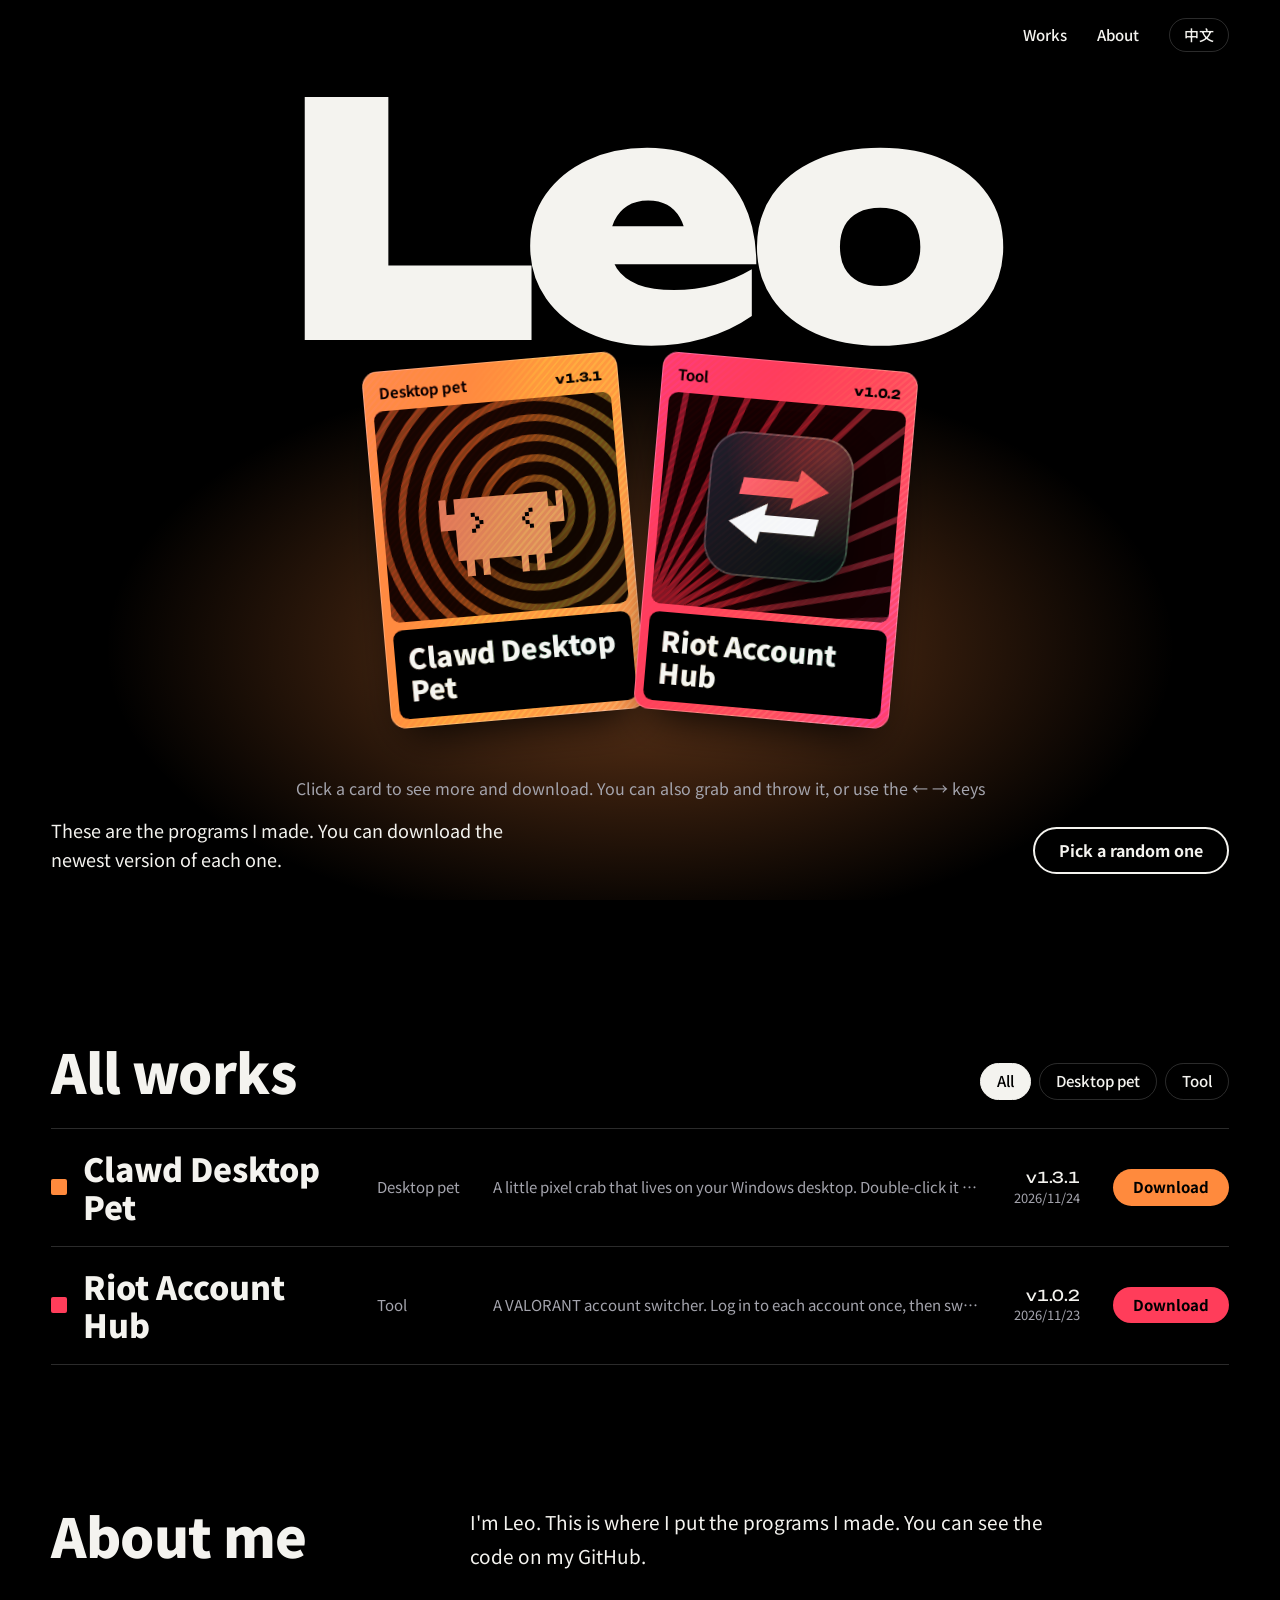
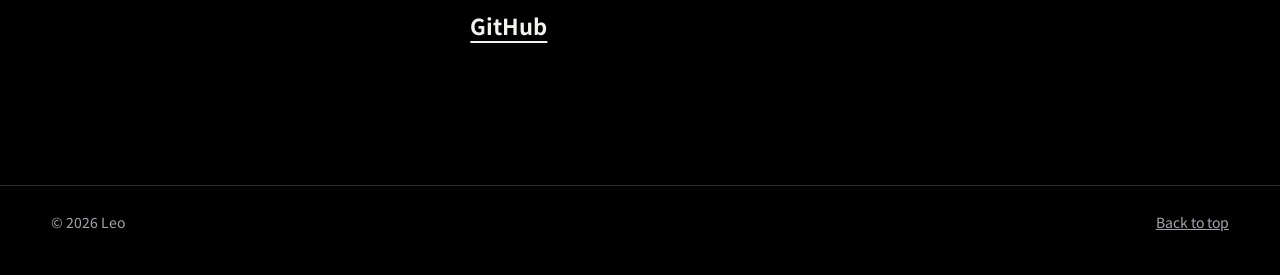
==== index.html @ 9aa987ab "Personal homepage: works shown as cards, with download pages - Home page: a hand of cards, one per w" ====
<!doctype html>
<html lang="zh-Hant">
<head>
  <meta charset="utf-8">
  <meta name="viewport" content="width=device-width, initial-scale=1">
  <title>作品集</title>
  <meta name="description" content="個人作品集：每個作品的介紹和最新版下載。">
  <link rel="preconnect" href="https://fonts.googleapis.com">
  <link rel="preconnect" href="https://fonts.gstatic.com" crossorigin>
  <link href="https://fonts.googleapis.com/css2?family=Noto+Sans+TC:wght@400..900&family=Unbounded:wght@200..900&display=swap" rel="stylesheet">
  <link rel="stylesheet" href="css/style.css">
  <script src="data.js" defer blocking="render"></script>
  <script src="js/site.js" defer blocking="render"></script>
</head>
<body data-page="home">

  <p class="demo" id="demo" hidden></p>

  <header class="hero" id="top">
    <nav class="top">
      <span></span>
      <div class="top__links">
        <a href="#works" data-t="navWorks">作品</a>
        <a href="#about" data-t="navAbout">關於</a>
        <button class="lang" id="lang" type="button">English</button>
      </div>
    </nav>

    <h1 class="hero__name" id="name"></h1>

    <div class="hand" id="hand"></div>

    <p class="hero__cap" id="cap"></p>

    <div class="hero__foot">
      <p class="hero__intro" id="intro"></p>
      <button class="draw" id="draw" type="button" data-t="draw">隨機抽一張</button>
    </div>
  </header>

  <main>
    <section class="index" id="works">
      <div class="index__head">
        <h2 data-t="allWorks">全部作品</h2>
        <div class="chips" id="chips"></div>
      </div>
      <ul class="rows" id="rows"></ul>
    </section>

    <section class="about" id="about">
      <h2 data-t="aboutMe">關於我</h2>
      <div class="about__text" id="aboutText"></div>
    </section>
  </main>

  <footer class="foot" id="foot"></footer>

  <noscript><p class="none">這個網站需要開啟 JavaScript 才看得到內容。</p></noscript>
</body>
</html>
---- css/style.css ----
/* ============================================================
   整個網站的外觀。平常不用改這個檔案。
   想換顏色的話，改 data.js 裡每個作品的 color 就好。
   ============================================================ */

@property --c    { syntax: "<color>"; inherits: true; initial-value: #ffffff; }
@property --flip { syntax: "<angle>"; inherits: true; initial-value: 0deg; }

*, *::before, *::after { box-sizing: border-box; }
[hidden] { display: none !important; }

:root {
  --bg: #000000;
  --ink: #f4f3ef;
  --dim: #a4a4ad;
  --line: rgb(255 255 255 / .17);
  --c: #ffffff;
  --on-c: #000000;
  --display: "Unbounded", "Noto Sans TC", "PingFang TC", "Microsoft JhengHei", sans-serif;
  --text: "Noto Sans TC", "PingFang TC", "Microsoft JhengHei", system-ui, sans-serif;
  --gutter: clamp(16px, 4vw, 56px);
  --ease: cubic-bezier(.2, .8, .2, 1);
  color-scheme: dark;
}

html { -webkit-text-size-adjust: 100%; scroll-behavior: smooth; }

body {
  margin: 0;
  background: var(--bg);
  color: var(--ink);
  font: 400 17px/1.75 var(--text);
  overflow-x: clip;
  -webkit-font-smoothing: antialiased;
}

h1, h2, p, ul, ol { margin: 0; }
a { color: inherit; }
button { font: inherit; }
img { max-width: 100%; }

:focus-visible { outline: 3px solid var(--ink); outline-offset: 4px; border-radius: 6px; }

.num { font-family: var(--display); font-variant-numeric: tabular-nums; letter-spacing: -.02em; }
.sr  { position: absolute; width: 1px; height: 1px; overflow: hidden; clip-path: inset(50%); white-space: nowrap; }

main h2 {
  font-size: clamp(30px, 4.2vw, 56px);
  font-weight: 900;
  line-height: 1.1;
  letter-spacing: -.01em;
}

/* ---------- 範例資料提示 ---------- */

.demo {
  background: var(--ink);
  color: #000;
  font-size: 14px;
  font-weight: 500;
  line-height: 1.5;
  text-align: center;
  padding: 7px var(--gutter);
}

/* ---------- 最上面的選單 ---------- */

.top {
  display: flex;
  justify-content: space-between;
  align-items: center;
  gap: 16px;
  padding: 18px 0;
  font-size: 15px;
  font-weight: 500;
}
.top--bar { padding-inline: var(--gutter); }
.top__links { display: flex; align-items: center; gap: clamp(14px, 2.4vw, 30px); }
.top a { text-decoration: none; }
.top a:hover {
  text-decoration: underline;
  text-decoration-thickness: 2px;
  text-underline-offset: 6px;
  text-decoration-color: var(--c);
}
.top__home { font: 700 18px/1 var(--display); letter-spacing: -.03em; }

.lang {
  color: inherit;
  background: none;
  border: 1.5px solid var(--line);
  border-radius: 999px;
  padding: 3px 14px;
  cursor: pointer;
}
.lang:hover { border-color: var(--ink); }

/* ---------- 首頁第一個畫面 ---------- */

.hero {
  position: relative;
  z-index: 2;
  isolation: isolate;
  display: grid;
  grid-template-rows: auto auto 1fr auto auto;
  min-height: 100svh;
  padding: 0 var(--gutter) 26px;
  transition: --c .7s;
}
.hero::before,
.hero::after {
  content: "";
  position: absolute;
  inset: 0;
  z-index: -1;
  pointer-events: none;
}
/* 卡片下面那一灘光：顏色跟著選到的作品變 */
.hero::before {
  background: radial-gradient(58% 44% at 50% 72%, color-mix(in oklab, var(--c) 42%, transparent), transparent 72%);
}
/* 跟著游標走的光 */
.hero::after {
  background: radial-gradient(360px circle at var(--mx, 50%) var(--my, -500px), color-mix(in oklab, var(--c) 22%, transparent), transparent 70%);
}

.hero__name {
  font: 900 clamp(72px, 24vw, 330px)/.84 var(--display);
  letter-spacing: -.05em;
  text-align: center;
  white-space: nowrap;
  margin-top: .04em;
  user-select: none;
  -webkit-user-select: none;
}
.hero__chars { display: inline-block; }
.ch { display: inline-block; transition: font-weight .35s ease-out; }

.hero__cap {
  min-height: 1.75em;
  margin-top: 2px;
  text-align: center;
  font-size: 16px;
  color: var(--dim);
}
.hero__cap b { margin-right: .7em; font-weight: 900; color: var(--c); }

.hero__foot {
  display: flex;
  justify-content: space-between;
  align-items: end;
  gap: 24px;
  margin-top: 14px;
}
.hero__intro { max-width: 26em; font-size: 18px; line-height: 1.6; }

.draw {
  flex: none;
  color: var(--ink);
  background: none;
  border: 2px solid var(--ink);
  border-radius: 999px;
  padding: 11px 24px;
  font-size: 16px;
  font-weight: 700;
  line-height: 1.3;
  cursor: pointer;
  transition: background-color .2s, color .2s;
}
.draw:hover { background: var(--ink); color: #000; }
.draw:disabled { opacity: .45; cursor: default; }

/* ---------- 卡片 ---------- */

.card {
  position: relative;
  isolation: isolate;
  display: grid;
  grid-template-rows: auto 1fr auto;
  gap: .7em;
  width: var(--w, 220px);
  aspect-ratio: 5 / 7;
  padding: .8em;
  font-size: calc(var(--w, 220px) / 22);
  line-height: 1.2;
  text-align: left;
  background: var(--c);
  color: var(--on-c);
  border-radius: 1.3em;
  overflow: hidden;
  box-shadow: 0 2em 3.4em -1.4em rgb(0 0 0 / .9), inset 0 0 0 1px rgb(255 255 255 / .22);
}

.card__top {
  display: flex;
  justify-content: space-between;
  align-items: baseline;
  gap: 1em;
  padding: .15em .45em 0;
  font-size: 1.3em;
  font-weight: 700;
}
.card__top .num { font-size: .82em; font-weight: 700; }

.card__art {
  position: relative;
  min-height: 0;
  overflow: hidden;
  border-radius: .8em;
  background: color-mix(in oklab, var(--c) 18%, #000);
}
.card__art svg,
.card__art img {
  position: absolute;
  inset: 0;
  width: 100%;
  height: 100%;
  max-width: none;
  object-fit: cover;
}
.card__art svg { color: color-mix(in oklab, var(--c) 55%, #000); }
/* 作品自己的圖示，放在卡片中間 */
.card__art .card__icon {
  inset: 15%;
  width: 70%;
  height: 70%;
  object-fit: contain;
  filter: drop-shadow(0 .8em 1.2em rgb(0 0 0 / .55));
}
.is-pixel { image-rendering: pixelated; }
.card__glyph {
  position: absolute;
  right: -.02em;
  bottom: -.17em;
  font: 900 15em/1 var(--display);
  color: var(--c);
}

.card__body {
  padding: 1em 1.1em 1.15em;
  border-radius: .8em;
  background: #000;
  color: var(--ink);
}
.card__title { font-size: 2.1em; font-weight: 900; line-height: 1.15; }
.card__sum {
  display: -webkit-box;
  -webkit-box-orient: vertical;
  -webkit-line-clamp: 2;
  overflow: hidden;
  margin-top: .35em;
  font-size: 1.25em;
  line-height: 1.5;
  color: var(--dim);
}

/* 卡背：洗牌的時候看到的那一面 */
.card__back {
  position: absolute;
  inset: 0;
  z-index: 1;
  display: grid;
  place-items: center;
  border-radius: inherit;
  background:
    repeating-linear-gradient(45deg, rgb(255 255 255 / .13) 0 2px, transparent 2px 13px),
    repeating-linear-gradient(-45deg, rgb(255 255 255 / .13) 0 2px, transparent 2px 13px),
    #000;
  box-shadow: inset 0 0 0 .75em #000, inset 0 0 0 .9em var(--ink);
  opacity: 0;
  pointer-events: none;
}
.card__back span {
  padding: .06em .22em .1em;
  border-radius: .16em;
  background: #000;
  font: 900 10em/1 var(--display);
  color: var(--ink);
}

/* 反光：彩虹箔 + 一道亮光，位置跟著游標 */
.card__foil,
.card__glare {
  position: absolute;
  inset: 0;
  z-index: 2;
  border-radius: inherit;
  pointer-events: none;
  transition: opacity .3s;
}
.card__foil {
  background-image: repeating-linear-gradient(
    112deg,
    #ff2a6d 0%, #ffc531 7%, #37ff8b 14%, #2ee6ff 21%, #5b5bff 28%, #ff36d0 35%, #ff2a6d 42%
  );
  background-size: 280% 280%;
  background-position: calc(var(--px, 50) * 1%) calc(var(--py, 50) * 1%);
  -webkit-mask-image: repeating-linear-gradient(-45deg, #000 0 2px, rgb(0 0 0 / .45) 2px 5px);
          mask-image: repeating-linear-gradient(-45deg, #000 0 2px, rgb(0 0 0 / .45) 2px 5px);
  mix-blend-mode: color-dodge;
  filter: brightness(.62) contrast(1.35);
  opacity: calc(.3 + var(--active, 0) * .55);
}
.card__glare {
  background: radial-gradient(
    circle at calc(var(--px, 50) * 1%) calc(var(--py, 50) * 1%),
    rgb(255 255 255 / .85), rgb(255 255 255 / 0) 62%
  );
  mix-blend-mode: overlay;
  opacity: var(--active, 0);
}

/* 手牌裡的每一格。不管螢幕大小，卡片本身的動作都寫在這裡 */
.slot {
  display: block;
  width: var(--w);
  border-radius: calc(var(--w) * .06);
  color: inherit;
  text-decoration: none;
  user-select: none;
  -webkit-user-select: none;
  -webkit-tap-highlight-color: transparent;
}
.slot .card,
.solo .card {
  transform:
    translateY(calc(var(--active, 0) * var(--lift, 0px)))
    rotate(calc(var(--i, 0) * var(--angle, 0deg) * var(--active, 0) * -1))
    scale(calc(1 + var(--active, 0) * var(--grow, 0)))
    perspective(900px)
    rotateX(var(--rx, 0deg))
    rotateY(calc(var(--ry, 0deg) + var(--flip, 0deg)));
  transition: transform .45s var(--ease);
}
.slot:hover .card,
.solo:hover .card { transition-duration: .16s; }

/* 用鍵盤選到的時候，框框畫在卡片上（卡片會抬起來，框要跟著走） */
.slot:focus-visible { outline: none; }
.slot:focus-visible .card { outline: 3px solid var(--ink); outline-offset: 4px; }

.is-drag { cursor: grabbing; }
.is-drag .card,
.is-spring .card { transition: none; }
.hand.is-static .slot,
.hand.is-static .card { transition: none !important; }

/* 翻牌 */
@keyframes flip {
  0%     { --flip: 0deg;   animation-timing-function: ease-in; }
  50%    { --flip: 90deg; }
  50.01% { --flip: -90deg; animation-timing-function: ease-out; }
  100%   { --flip: 0deg; }
}
@keyframes back-on  { 0%, 50% { opacity: 0; } 50.01%, 100% { opacity: 1; } }
@keyframes back-off { 0%, 50% { opacity: 1; } 50.01%, 100% { opacity: 0; } }
@keyframes pop      { 50% { scale: 1.07; } }

.hand.is-gather .card,
.hand.is-reveal .card { transition: none; }
.hand.is-gather .card       { animation: flip .5s both; }
.hand.is-gather .card__back { animation: back-on .5s both; }
.hand.is-backs  .card__back { opacity: 1; }
.hand.is-reveal .card       { animation: flip .7s both; animation-delay: calc(var(--n) * 60ms); }
.hand.is-reveal .card__back { animation: back-off .7s both; animation-delay: calc(var(--n) * 60ms); }
.slot.is-pop .card          { animation: pop .5s var(--ease); }

/* 寬螢幕：卡片攤成一手牌 */
@media (min-width: 721px) {
  .hand {
    --w: clamp(170px, 16.5vw, 244px);
    position: relative;
    z-index: 1;
    align-self: end;
    height: calc(var(--w) * 1.4 + 100px);
    margin-top: calc(var(--w) * -.34);
  }
  .hand.is-few { --w: clamp(200px, 20vw, 290px); }
  .slot {
    --lift: -36px;
    --grow: .07;
    position: absolute;
    left: 50%;
    bottom: 56px;
    z-index: calc(10 + var(--n));
    margin-left: calc(var(--w) / -2);
    transform-origin: 50% 100%;
    transform:
      translate(
        calc(var(--i) * var(--spread, 0px) + var(--push, 0px) + var(--dx, 0px)),
        calc(var(--i) * var(--i) * var(--drop, 0px) + var(--dy, 0px))
      )
      rotate(calc(var(--i) * var(--angle, 0deg) + var(--dr, 0deg)));
    transition: transform .5s var(--ease);
    touch-action: pan-y;
    cursor: grab;
  }
  .slot:hover,
  .slot:focus-visible,
  .slot.is-picked,
  .slot.is-drag,
  .slot.is-spring { --active: 1; z-index: 100; }
  .slot.is-drag { z-index: 200; cursor: grabbing; }
  .slot.is-drag,
  .slot.is-spring { transition: none; }

  /* 進場：第一次是從畫面下面發牌，之後回首頁是從中間攤開 */
  .hand:not(.is-dealt) .slot { transform: translate(0, 90vh) rotate(0deg); }
  .hand.is-dealing .slot { transition-duration: .9s; transition-delay: calc(var(--n) * 80ms); }
  .hand.is-closed .slot { transform: translate(0, 0) rotate(0deg); }

  /* 點了一張卡：其他的掉下去，選到的飛到中間變大，然後換頁 */
  .hand.is-leaving .slot {
    transform: translate(calc(var(--i) * var(--spread, 0px) * 1.5), 110vh) rotate(calc(var(--i) * 16deg));
    transition: transform .5s cubic-bezier(.5, 0, .9, .45);
    pointer-events: none;
  }
  .hand.is-leaving .slot.is-chosen {
    --active: 1;
    --grow: .24;
    --lift: -30px;
    z-index: 300;
    transform: translate(0, 0) rotate(0deg);
    transition: transform .45s var(--ease);
  }

  /* 洗牌：全部疊到中間 */
  .hand.is-stack .slot {
    --active: 0;
    transform: translate(var(--jx, 0px), calc(var(--n) * -1.5px)) rotate(var(--jr, 0deg));
    transition-duration: .42s;
    pointer-events: none;
  }
  .hand.is-stack.is-backs .slot { transition-duration: .11s; }

  /* 手牌上的卡片比較小，只放名稱；一句話介紹會顯示在卡片下面 */
  .hand .card__sum { display: none; }
  .hand .card__title { font-size: 2.4em; }

  .demo:not([hidden]) + .hero { min-height: calc(100svh - 35px); }
}

/* 窄螢幕（手機）：卡片排成一排，左右滑 */
@media (max-width: 720px) {
  .hero { display: block; min-height: 0; padding-bottom: 34px; }
  .hand {
    --w: min(64vw, 300px);
    display: flex;
    gap: 14px;
    margin: 20px calc(var(--gutter) * -1) 0;
    padding: 14px calc(50vw - var(--w) / 2) 30px;
    overflow-x: auto;
    scroll-snap-type: x mandatory;
    scrollbar-width: none;
  }
  .hand::-webkit-scrollbar { display: none; }
  .slot { flex: none; scroll-snap-align: center; }
  .slot.is-center { --active: .85; }
  .hero__cap { min-height: 3.5em; }
  .hero__cap b { display: block; margin: 0; }
  .hero__foot { flex-direction: column; align-items: start; }
}

/* ---------- 全部作品（清單） ---------- */

.index { padding: clamp(72px, 11vw, 150px) var(--gutter) 0; }
.index__head {
  display: flex;
  flex-wrap: wrap;
  justify-content: space-between;
  align-items: end;
  gap: 16px 32px;
  margin-bottom: 28px;
}

.chips { display: flex; flex-wrap: wrap; gap: 8px; }
.chip {
  color: var(--ink);
  background: none;
  border: 1.5px solid var(--line);
  border-radius: 999px;
  padding: 6px 16px;
  font-size: 15px;
  font-weight: 500;
  line-height: 1.5;
  cursor: pointer;
}
.chip:hover { border-color: var(--ink); }
.chip[aria-pressed="true"] { background: var(--ink); border-color: var(--ink); color: #000; }

.rows {
  display: grid;
  grid-template-columns: minmax(0, 1.2fr) auto minmax(0, 2fr) auto auto;
  column-gap: clamp(16px, 2.6vw, 40px);
  padding: 0;
  list-style: none;
  border-top: 1px solid var(--line);
}
.row {
  position: relative;
  display: grid;
  grid-column: 1 / -1;
  grid-template-columns: subgrid;
  align-items: center;
  padding: 20px 0;
  border-bottom: 1px solid var(--line);
}
.row__link {
  display: flex;
  align-items: center;
  gap: .5em;
  font-size: clamp(22px, 2.5vw, 34px);
  font-weight: 900;
  line-height: 1.2;
  text-decoration: none;
  transition: color .15s;
}
.row__link::before {
  content: "";
  flex: none;
  width: .5em;
  height: .5em;
  border-radius: 2px;
  background: var(--c);
  transition: transform .25s var(--ease);
}
.row__link::after { content: ""; position: absolute; inset: 0; }
.row:hover .row__link { color: var(--c); }
.row:hover .row__link::before { transform: scale(1.5) rotate(45deg); }
.row__type,
.row__sum { font-size: 15px; color: var(--dim); }
.row__sum { overflow: hidden; white-space: nowrap; text-overflow: ellipsis; }
.row__ver { display: grid; justify-items: end; font-size: 15px; line-height: 1.35; }
.row__ver time { font-size: 13px; color: var(--dim); }
.row__dl {
  position: relative;
  z-index: 1;
  padding: 7px 20px;
  border-radius: 999px;
  background: var(--c);
  color: var(--on-c);
  font-size: 15px;
  font-weight: 700;
  line-height: 1.5;
  text-decoration: none;
  transition: transform .15s;
}
.row__dl:hover { transform: scale(1.07); }

@media (max-width: 720px) {
  .rows { display: block; }
  .row {
    grid-template-columns: minmax(0, 1fr) auto;
    grid-template-areas: "name dl" "sum sum" "type ver";
    gap: 6px 14px;
  }
  .row__link { grid-area: name; }
  .row__dl   { grid-area: dl; justify-self: end; }
  .row__sum  { grid-area: sum; white-space: normal; }
  .row__type { grid-area: type; }
  .row__ver  { grid-area: ver; justify-self: end; display: flex; align-items: baseline; gap: 10px; }
}

/* ---------- 關於我 ---------- */

.about {
  display: grid;
  grid-template-columns: minmax(0, 1fr) minmax(0, 2fr);
  gap: 24px 40px;
  padding: clamp(72px, 11vw, 150px) var(--gutter);
}
.about__text p { max-width: 32em; font-size: 19px; }
.about__text p + p { margin-top: 1em; }
.links {
  display: flex;
  flex-wrap: wrap;
  gap: 8px 30px;
  margin-top: 34px;
  padding: 0;
  list-style: none;
  font-size: 22px;
  font-weight: 700;
}
.links a { text-decoration-thickness: 2px; text-underline-offset: 6px; }
.links a:hover { text-decoration-color: transparent; }

@media (max-width: 720px) {
  .about { grid-template-columns: minmax(0, 1fr); }
}

/* ---------- 頁尾 ---------- */

.foot {
  display: flex;
  justify-content: space-between;
  gap: 16px;
  padding: 24px var(--gutter) 40px;
  border-top: 1px solid var(--line);
  font-size: 14px;
  color: var(--dim);
}

/* ---------- 作品頁：上半部 ---------- */

.work {
  position: relative;
  isolation: isolate;
  display: grid;
  grid-template-columns: auto minmax(0, 1fr);
  align-items: center;
  gap: clamp(32px, 6vw, 100px);
  padding: clamp(24px, 4vw, 60px) var(--gutter) clamp(56px, 7vw, 100px);
}
.work::before {
  content: "";
  position: absolute;
  inset: -80px 0 0;
  z-index: -1;
  pointer-events: none;
  background: radial-gradient(46% 62% at 20% 52%, color-mix(in oklab, var(--c) 40%, transparent), transparent 72%);
}
.work__card { --w: clamp(230px, 27vw, 380px); }

/* 進到作品頁：卡片落下來，文字跟著浮上來 */
@keyframes land { from { opacity: 0; transform: translateY(46px) scale(.9) rotate(-5deg); } }
@keyframes rise { from { opacity: 0; transform: translateY(20px); } }
.is-enter .work__card { animation: land .7s var(--ease) both; }
.is-enter .work__info { animation: rise .6s .14s var(--ease) both; }

.solo {
  position: relative;
  z-index: 2;
  width: var(--w);
  border-radius: calc(var(--w) * .06);
  transform: translate(var(--dx, 0px), var(--dy, 0px)) rotate(var(--dr, 0deg));
  touch-action: pan-y;
  cursor: grab;
  user-select: none;
  -webkit-user-select: none;
}
.solo:hover,
.solo.is-drag,
.solo.is-spring { --active: 1; }
.solo.is-drag { cursor: grabbing; }

.work__kind { margin-bottom: 8px; color: var(--dim); }
.work h1 {
  font-size: clamp(40px, 7vw, 104px);
  font-weight: 900;
  line-height: 1.06;
  letter-spacing: -.01em;
  text-wrap: balance;
}
.work__sum { max-width: 28em; margin-top: 18px; font-size: clamp(19px, 2vw, 24px); line-height: 1.6; }

.dl { display: flex; flex-wrap: wrap; align-items: center; gap: 12px 24px; margin-top: 36px; }
.dl__btn {
  display: inline-flex;
  align-items: baseline;
  gap: .5em;
  padding: 16px 36px;
  border-radius: 999px;
  background: var(--c);
  color: var(--on-c);
  font-size: 22px;
  font-weight: 900;
  line-height: 1.3;
  text-decoration: none;
  transition: transform .15s, box-shadow .25s;
}
.dl__btn .num { font-size: .8em; font-weight: 700; }
.dl__btn:hover { transform: translateY(-2px); box-shadow: 0 12px 44px -10px var(--c); }
.dl__btn:active { transform: translateY(1px); }
.dl__meta,
.dl__none { font-size: 15px; color: var(--dim); }
.dl__none { margin-top: 36px; }
.work__src { margin-top: 18px; font-size: 15px; }
.work__src a { color: var(--dim); text-underline-offset: 4px; }
.work__src a:hover { color: var(--ink); }

@media (max-width: 720px) {
  .work { grid-template-columns: minmax(0, 1fr); justify-items: start; }
  .work::before { background: radial-gradient(90% 40% at 40% 26%, color-mix(in oklab, var(--c) 40%, transparent), transparent 72%); }
  .work__card { --w: min(62vw, 280px); }
}

/* ---------- 作品頁：介紹、特色、安裝、更新紀錄 ---------- */

.blocks { margin: 0 var(--gutter); border-top: 1px solid var(--line); }
.block {
  display: grid;
  grid-template-columns: minmax(0, 1fr) minmax(0, 3fr);
  gap: 16px 40px;
  padding: clamp(32px, 4.5vw, 60px) 0;
  border-bottom: 1px solid var(--line);
}
.block h2 { font-size: clamp(22px, 2.3vw, 30px); line-height: 1.3; letter-spacing: 0; }
.block__body { max-width: 36em; }
.block__body--wide { max-width: none; }
.block__body p + p { margin-top: 1em; }

.feat,
.steps,
.vers { display: grid; padding: 0; list-style: none; }
.feat { gap: 10px; }
.feat li { position: relative; padding-left: 1.5em; }
.feat li::before {
  content: "";
  position: absolute;
  left: 0;
  top: .62em;
  width: .55em;
  height: .55em;
  border-radius: 2px;
  background: var(--c);
}

.steps { gap: 12px; counter-reset: step; }
.steps li { display: grid; grid-template-columns: 2.2em minmax(0, 1fr); counter-increment: step; }
.steps li::before { content: counter(step); font-family: var(--display); font-weight: 700; color: var(--c); }

.shots { display: grid; grid-template-columns: repeat(auto-fill, minmax(min(100%, 340px), 1fr)); gap: 12px; }
.shots a { display: block; border-radius: 10px; overflow: hidden; }
.shots img { display: block; width: 100%; }

.vers { gap: 30px; }
.ver__head { display: flex; flex-wrap: wrap; align-items: baseline; gap: 4px 16px; }
.ver__head .num { font-size: 22px; font-weight: 700; }
.ver__tag {
  padding: 0 11px;
  border-radius: 999px;
  background: var(--c);
  color: var(--on-c);
  font-size: 13px;
  font-weight: 700;
}
.ver__head time { font-size: 15px; color: var(--dim); }
.ver__dl { margin-left: auto; font-size: 15px; text-underline-offset: 4px; }
.ver__dl:hover { color: var(--c); }
.ver__notes { margin-top: 6px; padding-left: 1.2em; }

@media (max-width: 720px) {
  .block { grid-template-columns: minmax(0, 1fr); }
  .ver__dl { margin-left: 0; }
}

/* ---------- 作品頁：其他作品 ---------- */

.more { padding: clamp(56px, 8vw, 110px) 0 clamp(40px, 6vw, 80px); }
.more h2 { padding: 0 var(--gutter); }
.more__row {
  --w: 176px;
  display: flex;
  gap: 18px;
  padding: 34px var(--gutter) 30px;
  overflow-x: auto;
  scrollbar-width: thin;
}
.more__row a {
  flex: none;
  border-radius: calc(var(--w) * .06);
  text-decoration: none;
  transition: transform .3s var(--ease);
}
.more__row a:hover,
.more__row a:focus-visible { --active: 1; transform: translateY(-8px) rotate(-2deg); }
.more__row .card__sum { display: none; }
.more__row .card__title { font-size: 2.3em; }

/* ---------- 找不到 / 沒有資料 ---------- */

.none { padding: 16vh var(--gutter); }
.none h1 { margin-bottom: 14px; font-size: clamp(34px, 5vw, 64px); font-weight: 900; line-height: 1.15; }
.none p + p { margin-top: 14px; }
.hand .none { padding: 60px 0; text-align: center; color: var(--dim); }

/* ---------- 小提示（還沒放下載連結的時候） ---------- */

.toast {
  position: fixed;
  left: 50%;
  bottom: 28px;
  z-index: 50;
  max-width: calc(100vw - 32px);
  padding: 11px 22px;
  border-radius: 999px;
  background: var(--ink);
  color: #000;
  font-size: 15px;
  font-weight: 500;
  line-height: 1.5;
  opacity: 0;
  transform: translate(-50%, 16px);
  transition: opacity .25s, transform .25s var(--ease);
  pointer-events: none;
}
.toast.is-on { opacity: 1; transform: translate(-50%, 0); }

/* ---------- 不喜歡動畫的人：關掉大部分動作 ---------- */

@media (prefers-reduced-motion: reduce) {
  html { scroll-behavior: auto; }
  *, *::before, *::after {
    animation-duration: .01ms !important;
    animation-delay: 0s !important;
    transition-duration: .01ms !important;
    transition-delay: 0s !important;
  }
}
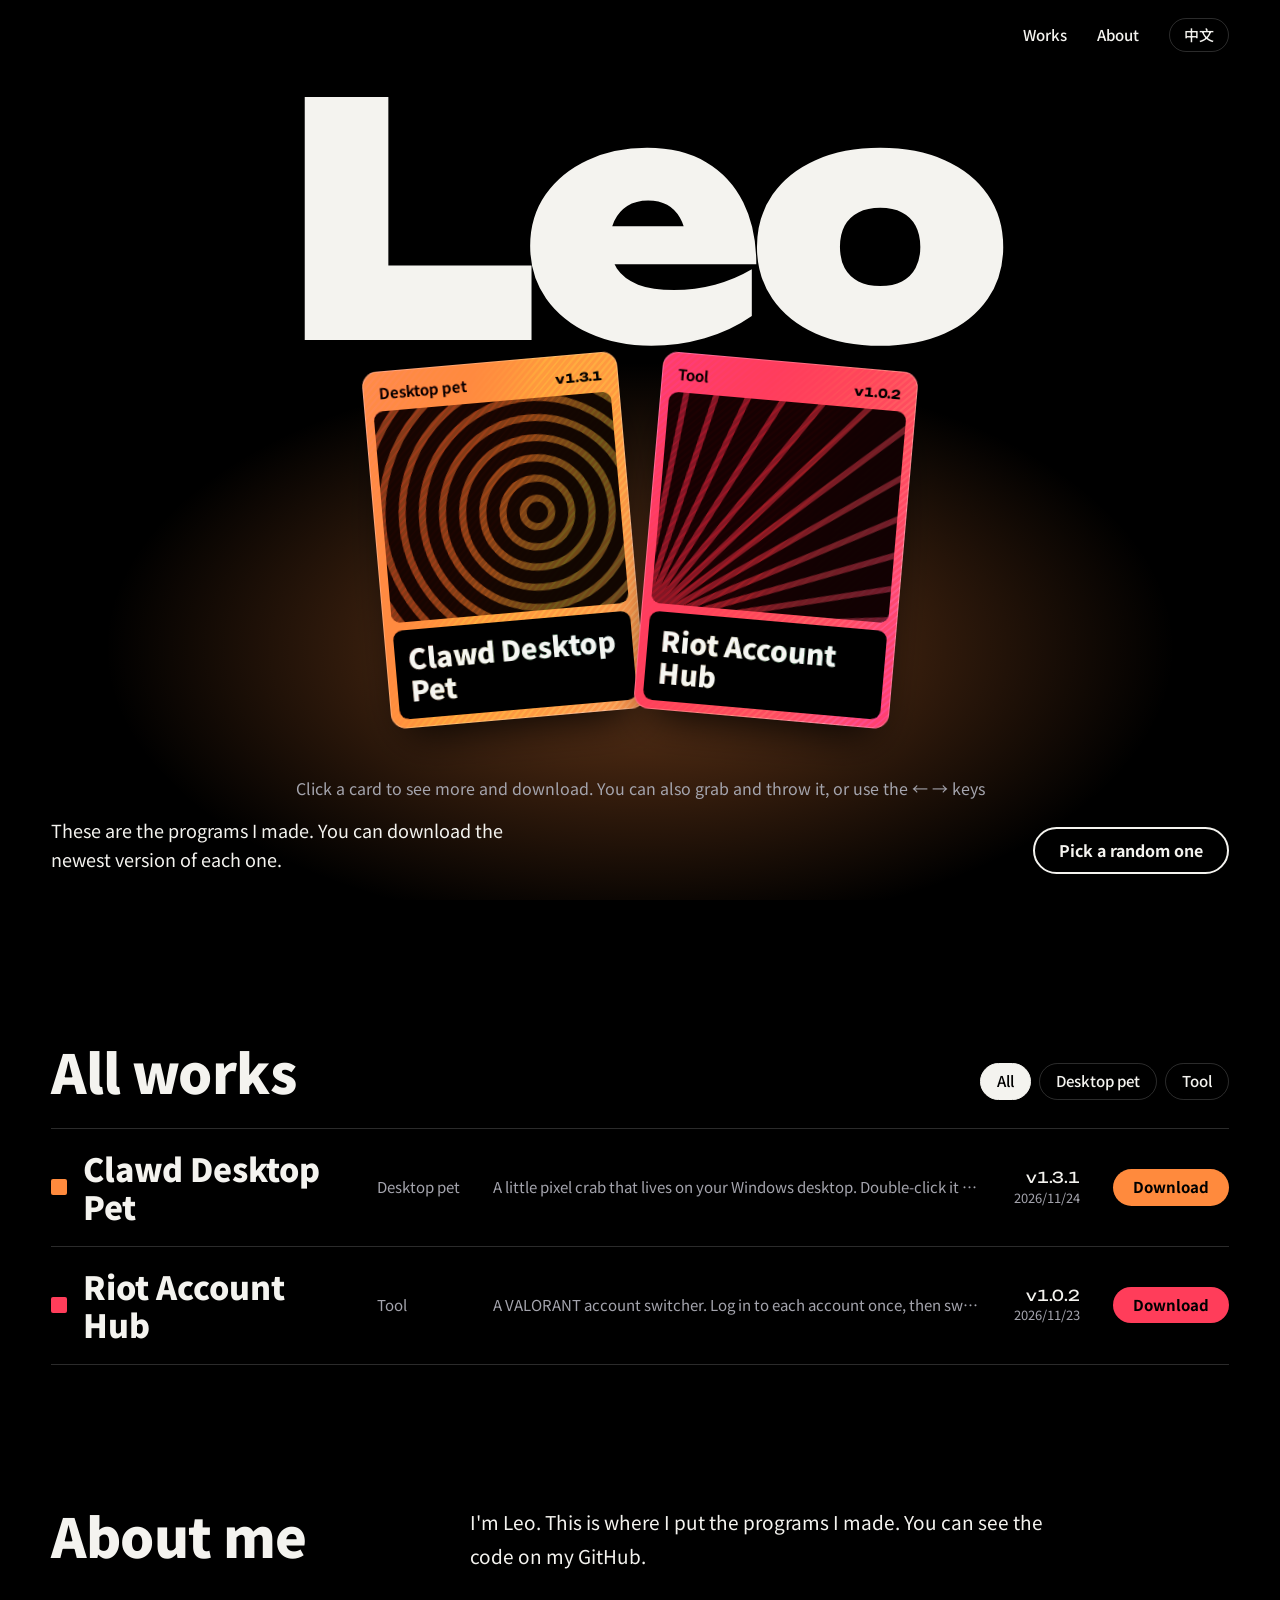
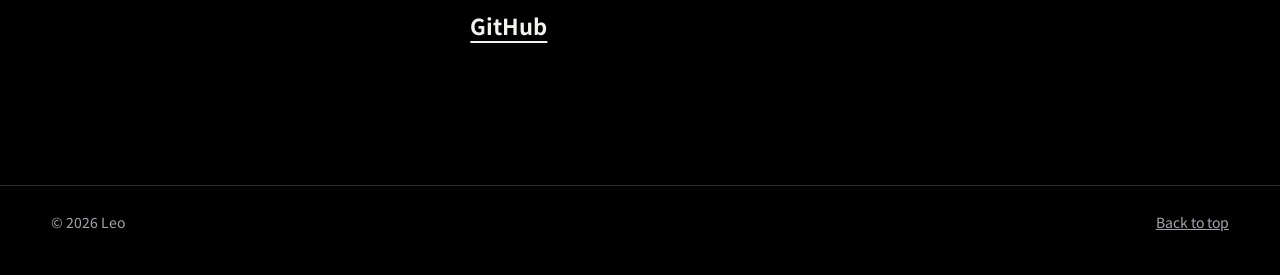
==== commit bc2c49d6: "Fix phone and tablet layout problems - Phone home page: show dots and a short hint under the cards i" ====
--- a/index.html
+++ b/index.html
@@ -8,9 +8,10 @@
   <link rel="preconnect" href="https://fonts.googleapis.com">
   <link rel="preconnect" href="https://fonts.gstatic.com" crossorigin>
   <link href="https://fonts.googleapis.com/css2?family=Noto+Sans+TC:wght@400..900&family=Unbounded:wght@200..900&display=swap" rel="stylesheet">
-  <link rel="stylesheet" href="css/style.css">
+  <!-- 後面的 ?v=數字：改了 style.css 或 site.js 之後把數字加 1，大家的瀏覽器才會馬上拿到新的檔案 -->
+  <link rel="stylesheet" href="css/style.css?v=2">
   <script src="data.js" defer blocking="render"></script>
-  <script src="js/site.js" defer blocking="render"></script>
+  <script src="js/site.js?v=2" defer blocking="render"></script>
 </head>
 <body data-page="home">
 
--- a/css/style.css
+++ b/css/style.css
@@ -93,7 +93,15 @@
   padding: 3px 14px;
   cursor: pointer;
 }
-.lang:hover { border-color: var(--ink); }
+@media (hover: hover) { .lang:hover { border-color: var(--ink); } }
+
+/* 手指比較好點：把可以點的範圍加大一圈，外觀不變 */
+.top a, .lang, .foot a, .ver__dl, .work__src a { position: relative; }
+.top a::after, .lang::after, .foot a::after, .ver__dl::after, .work__src a::after {
+  content: "";
+  position: absolute;
+  inset: -10px -6px;
+}
 
 /* ---------- 首頁第一個畫面 ---------- */
 
@@ -144,6 +152,17 @@
   color: var(--dim);
 }
 .hero__cap b { margin-right: .7em; font-weight: 900; color: var(--c); }
+
+/* 手機上的小圓點：每個作品一顆，現在看到的那顆會變長、變成它的顏色 */
+.dots { display: flex; justify-content: center; gap: 8px; margin-bottom: 10px; }
+.dots i {
+  width: 8px;
+  height: 8px;
+  border-radius: 99px;
+  background: rgb(255 255 255 / .3);
+  transition: width .3s var(--ease), background-color .3s;
+}
+.dots i.is-on { width: 26px; background: var(--c); }
 
 .hero__foot {
   display: flex;
@@ -167,7 +186,9 @@
   cursor: pointer;
   transition: background-color .2s, color .2s;
 }
-.draw:hover { background: var(--ink); color: #000; }
+/* 滑鼠移上去才變色。觸控螢幕點完不會一直卡在變色的樣子 */
+@media (hover: hover) { .draw:hover { background: var(--ink); color: #000; } }
+.draw:active { background: var(--ink); color: #000; }
 .draw:disabled { opacity: .45; cursor: default; }
 
 /* ---------- 卡片 ---------- */
@@ -367,15 +388,16 @@
 
 /* 寬螢幕：卡片攤成一手牌 */
 @media (min-width: 721px) {
+  /* 卡片大小看螢幕寬度；螢幕很矮的時候（手機橫拿）再縮小一點，才不會被切掉 */
   .hand {
-    --w: clamp(170px, 16.5vw, 244px);
+    --w: min(clamp(170px, 16.5vw, 244px), max(120px, 40svh));
     position: relative;
     z-index: 1;
     align-self: end;
     height: calc(var(--w) * 1.4 + 100px);
     margin-top: calc(var(--w) * -.34);
   }
-  .hand.is-few { --w: clamp(200px, 20vw, 290px); }
+  .hand.is-few { --w: min(clamp(200px, 20vw, 290px), max(130px, 46svh)); }
   .slot {
     --lift: -36px;
     --grow: .07;
@@ -440,6 +462,12 @@
   .demo:not([hidden]) + .hero { min-height: calc(100svh - 35px); }
 }
 
+/* 平板直拿：螢幕又高又窄，卡片放大一點，放在名字和下面文字的正中間 */
+@media (min-width: 721px) and (orientation: portrait) {
+  .hand { --w: clamp(170px, 22vw, 244px); align-self: center; }
+  .hand.is-few { --w: clamp(200px, 32vw, 290px); }
+}
+
 /* 窄螢幕（手機）：卡片排成一排，左右滑 */
 @media (max-width: 720px) {
   .hero { display: block; min-height: 0; padding-bottom: 34px; }
@@ -448,7 +476,7 @@
     display: flex;
     gap: 14px;
     margin: 20px calc(var(--gutter) * -1) 0;
-    padding: 14px calc(50vw - var(--w) / 2) 30px;
+    padding: 14px calc(50vw - var(--w) / 2) 24px;
     overflow-x: auto;
     scroll-snap-type: x mandatory;
     scrollbar-width: none;
@@ -456,9 +484,8 @@
   .hand::-webkit-scrollbar { display: none; }
   .slot { flex: none; scroll-snap-align: center; }
   .slot.is-center { --active: .85; }
-  .hero__cap { min-height: 3.5em; }
-  .hero__cap b { display: block; margin: 0; }
-  .hero__foot { flex-direction: column; align-items: start; }
+  .hero__cap { min-height: 0; margin-top: 0; font-size: 15px; line-height: 1.6; }
+  .hero__foot { flex-direction: column; align-items: start; margin-top: 22px; }
 }
 
 /* ---------- 全部作品（清單） ---------- */
@@ -485,7 +512,7 @@
   line-height: 1.5;
   cursor: pointer;
 }
-.chip:hover { border-color: var(--ink); }
+@media (hover: hover) { .chip:hover { border-color: var(--ink); } }
 .chip[aria-pressed="true"] { background: var(--ink); border-color: var(--ink); color: #000; }
 
 .rows {
@@ -525,8 +552,10 @@
   transition: transform .25s var(--ease);
 }
 .row__link::after { content: ""; position: absolute; inset: 0; }
-.row:hover .row__link { color: var(--c); }
-.row:hover .row__link::before { transform: scale(1.5) rotate(45deg); }
+@media (hover: hover) {
+  .row:hover .row__link { color: var(--c); }
+  .row:hover .row__link::before { transform: scale(1.5) rotate(45deg); }
+}
 .row__type,
 .row__sum { font-size: 15px; color: var(--dim); }
 .row__sum { overflow: hidden; white-space: nowrap; text-overflow: ellipsis; }
@@ -545,9 +574,12 @@
   text-decoration: none;
   transition: transform .15s;
 }
-.row__dl:hover { transform: scale(1.07); }
+@media (hover: hover) { .row__dl:hover { transform: scale(1.07); } }
+.row__dl:active { transform: scale(.96); }
 
 @media (max-width: 720px) {
+  .chip { padding: 8px 16px; }
+  .row__dl { padding: 9px 22px; }
   .rows { display: block; }
   .row {
     grid-template-columns: minmax(0, 1fr) auto;
@@ -669,7 +701,7 @@
   transition: transform .15s, box-shadow .25s;
 }
 .dl__btn .num { font-size: .8em; font-weight: 700; }
-.dl__btn:hover { transform: translateY(-2px); box-shadow: 0 12px 44px -10px var(--c); }
+@media (hover: hover) { .dl__btn:hover { transform: translateY(-2px); box-shadow: 0 12px 44px -10px var(--c); } }
 .dl__btn:active { transform: translateY(1px); }
 .dl__meta,
 .dl__none { font-size: 15px; color: var(--dim); }
@@ -762,8 +794,8 @@
   text-decoration: none;
   transition: transform .3s var(--ease);
 }
-.more__row a:hover,
 .more__row a:focus-visible { --active: 1; transform: translateY(-8px) rotate(-2deg); }
+@media (hover: hover) { .more__row a:hover { --active: 1; transform: translateY(-8px) rotate(-2deg); } }
 .more__row .card__sum { display: none; }
 .more__row .card__title { font-size: 2.3em; }
 
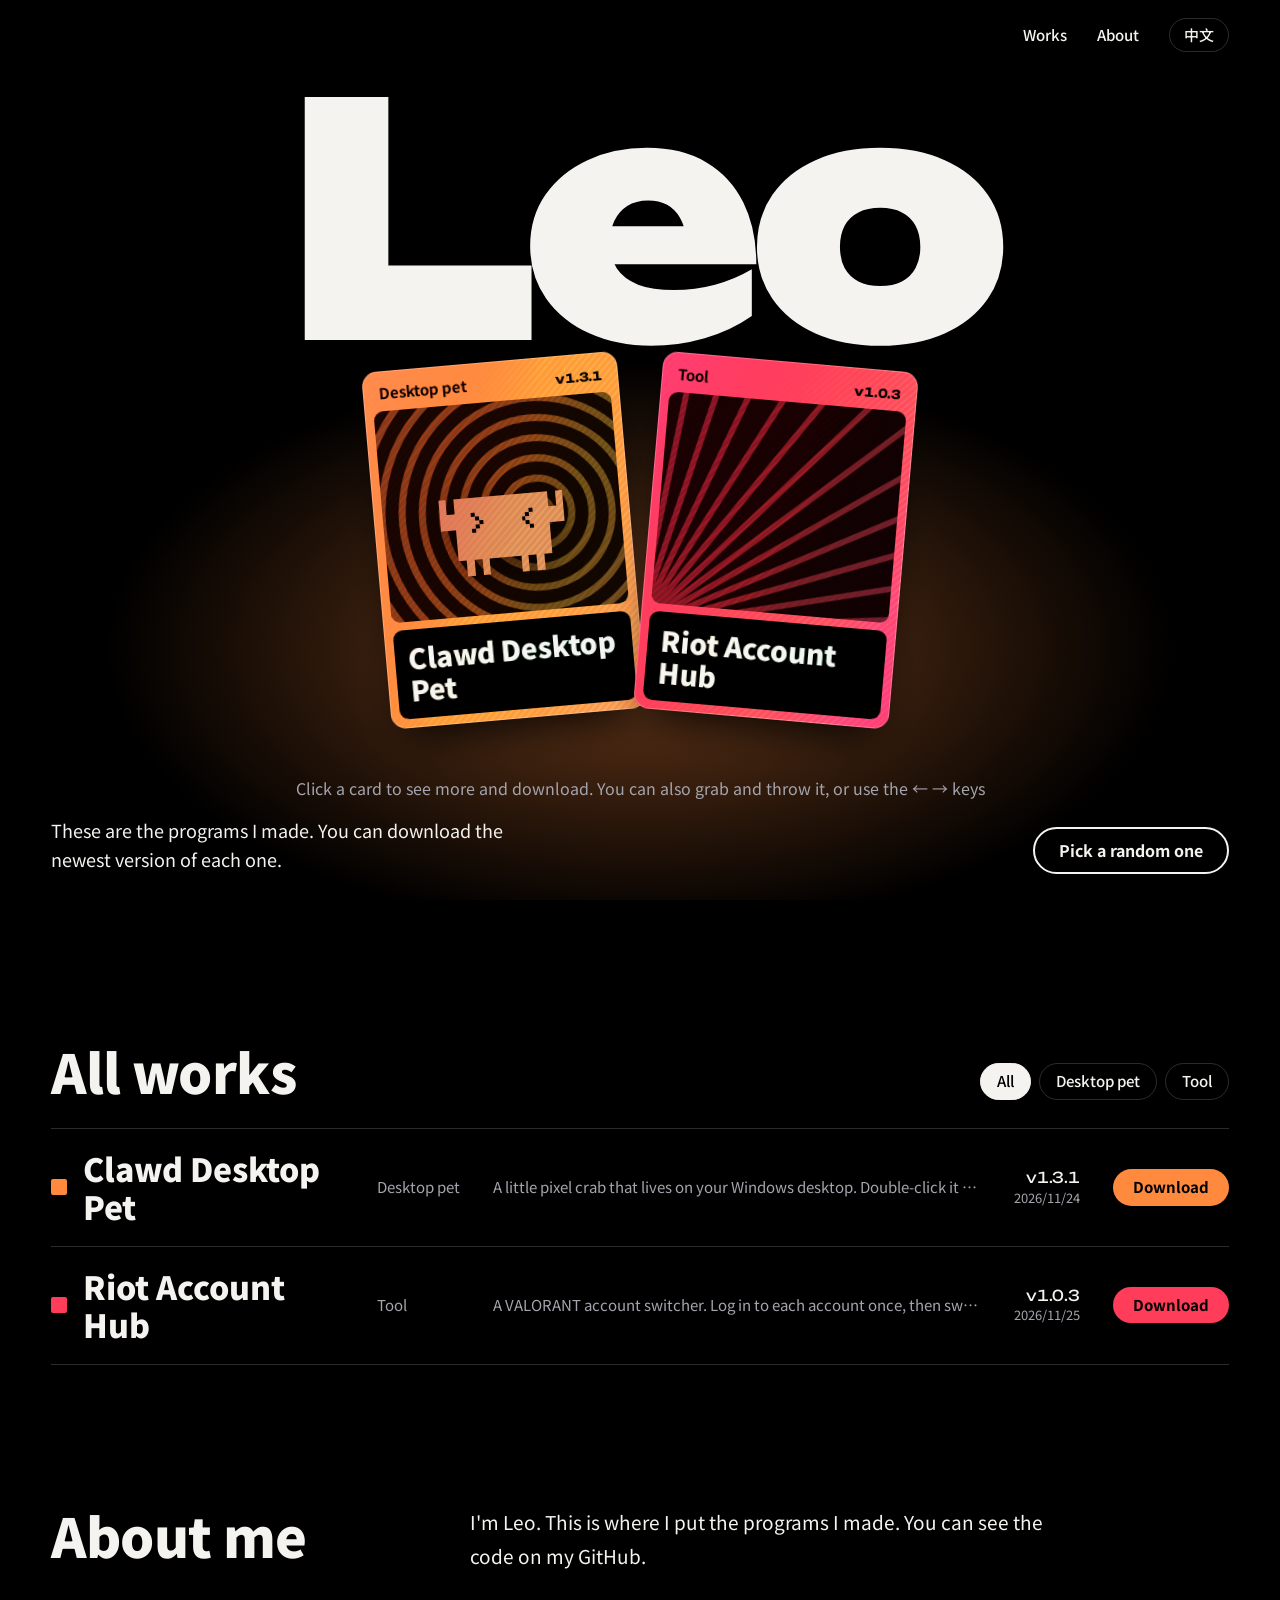
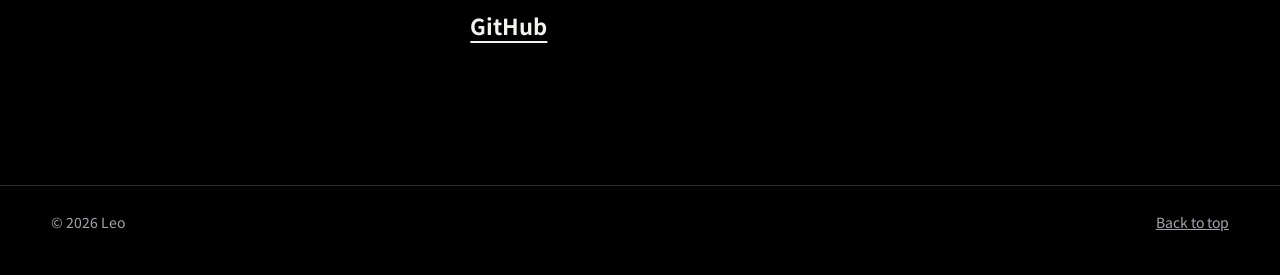
==== commit ec830722: "Riot Account Hub v1.0.3: short notes in Chinese and English, new features - Add the v1.0.3 entry wit" ====
--- a/index.html
+++ b/index.html
@@ -8,51 +8,70 @@
   <link rel="preconnect" href="https://fonts.googleapis.com">
   <link rel="preconnect" href="https://fonts.gstatic.com" crossorigin>
   <link href="https://fonts.googleapis.com/css2?family=Noto+Sans+TC:wght@400..900&family=Unbounded:wght@200..900&display=swap" rel="stylesheet">
-  <!-- 後面的 ?v=數字：改了 style.css 或 site.js 之後把數字加 1，大家的瀏覽器才會馬上拿到新的檔案 -->
-  <link rel="stylesheet" href="css/style.css?v=2">
-  <script src="data.js" defer blocking="render"></script>
-  <script src="js/site.js?v=2" defer blocking="render"></script>
+  <!-- 後面的 ?v=數字：改了 style.css、data.js 或 site.js 之後，把那一行的數字加 1，大家的瀏覽器才會馬上拿到新的檔案 -->
+  <link rel="stylesheet" href="css/style.css?v=4">
+  <script src="data.js?v=5" defer blocking="render"></script>
+  <script src="js/site.js?v=4" defer blocking="render"></script>
 </head>
-<body data-page="home">
+<body>
 
   <p class="demo" id="demo" hidden></p>
 
-  <header class="hero" id="top">
-    <nav class="top">
-      <span></span>
-      <div class="top__links">
-        <a href="#works" data-t="navWorks">作品</a>
+  <!-- 首頁和作品頁都在這個檔案裡。網址後面有 #作品代號 的時候顯示作品頁，沒有就顯示首頁 -->
+
+  <!-- 首頁 -->
+  <div class="view" data-view="home">
+    <header class="hero" id="top">
+      <nav class="top">
+        <span></span>
+        <div class="top__links">
+          <a href="#works" data-t="navWorks">作品</a>
+          <a href="#about" data-t="navAbout">關於</a>
+          <button class="lang" type="button">English</button>
+        </div>
+      </nav>
+
+      <h1 class="hero__name" id="name"></h1>
+
+      <div class="hand" id="hand"></div>
+
+      <p class="hero__cap" id="cap"></p>
+
+      <div class="hero__foot">
+        <p class="hero__intro" id="intro"></p>
+        <button class="draw" id="draw" type="button" data-t="draw">隨機抽一張</button>
+      </div>
+    </header>
+
+    <main>
+      <section class="index" id="works">
+        <div class="index__head">
+          <h2 data-t="allWorks">全部作品</h2>
+          <div class="chips" id="chips"></div>
+        </div>
+        <ul class="rows" id="rows"></ul>
+      </section>
+
+      <section class="about" id="about">
+        <h2 data-t="aboutMe">關於我</h2>
+        <div class="about__text" id="aboutText"></div>
+      </section>
+    </main>
+  </div>
+
+  <!-- 作品頁 -->
+  <div class="view" data-view="work" hidden>
+    <header class="top top--bar">
+      <a class="top__home" href="#top" id="home"></a>
+      <nav class="top__links">
+        <a href="#works" data-t="allWorks">全部作品</a>
         <a href="#about" data-t="navAbout">關於</a>
-        <button class="lang" id="lang" type="button">English</button>
-      </div>
-    </nav>
+        <button class="lang" type="button">English</button>
+      </nav>
+    </header>
 
-    <h1 class="hero__name" id="name"></h1>
-
-    <div class="hand" id="hand"></div>
-
-    <p class="hero__cap" id="cap"></p>
-
-    <div class="hero__foot">
-      <p class="hero__intro" id="intro"></p>
-      <button class="draw" id="draw" type="button" data-t="draw">隨機抽一張</button>
-    </div>
-  </header>
-
-  <main>
-    <section class="index" id="works">
-      <div class="index__head">
-        <h2 data-t="allWorks">全部作品</h2>
-        <div class="chips" id="chips"></div>
-      </div>
-      <ul class="rows" id="rows"></ul>
-    </section>
-
-    <section class="about" id="about">
-      <h2 data-t="aboutMe">關於我</h2>
-      <div class="about__text" id="aboutText"></div>
-    </section>
-  </main>
+    <main id="app"></main>
+  </div>
 
   <footer class="foot" id="foot"></footer>
 
--- a/css/style.css
+++ b/css/style.css
@@ -431,20 +431,13 @@
   .hand.is-dealing .slot { transition-duration: .9s; transition-delay: calc(var(--n) * 80ms); }
   .hand.is-closed .slot { transform: translate(0, 0) rotate(0deg); }
 
-  /* 點了一張卡：其他的掉下去，選到的飛到中間變大，然後換頁 */
+  /* 點了一張卡：其他的掉下去（選到的那張會直接飛到作品頁，寫在最下面的「換畫面」） */
   .hand.is-leaving .slot {
     transform: translate(calc(var(--i) * var(--spread, 0px) * 1.5), 110vh) rotate(calc(var(--i) * 16deg));
     transition: transform .5s cubic-bezier(.5, 0, .9, .45);
     pointer-events: none;
   }
-  .hand.is-leaving .slot.is-chosen {
-    --active: 1;
-    --grow: .24;
-    --lift: -30px;
-    z-index: 300;
-    transform: translate(0, 0) rotate(0deg);
-    transition: transform .45s var(--ease);
-  }
+  .slot.is-fly { z-index: 300; }
 
   /* 洗牌：全部疊到中間 */
   .hand.is-stack .slot {
@@ -459,7 +452,7 @@
   .hand .card__sum { display: none; }
   .hand .card__title { font-size: 2.4em; }
 
-  .demo:not([hidden]) + .hero { min-height: calc(100svh - 35px); }
+  .demo:not([hidden]) + .view .hero { min-height: calc(100svh - 35px); }
 }
 
 /* 平板直拿：螢幕又高又窄，卡片放大一點，放在名字和下面文字的正中間 */
@@ -799,6 +792,46 @@
 .more__row .card__sum { display: none; }
 .more__row .card__title { font-size: 2.3em; }
 
+/* ---------- 換畫面：首頁 ↔ 作品頁 ---------- */
+
+.view { position: relative; z-index: 1; }
+
+/* 正在離開的畫面：釘在原地淡出，新的畫面蓋在它上面 */
+.view.is-out {
+  position: fixed;
+  left: 0;
+  right: 0;
+  z-index: 0;
+  pointer-events: none;
+}
+
+/* 新的畫面：卡片是飛過來的，其他的東西淡進來 */
+@keyframes fade { from { opacity: 0; } }
+@keyframes slot-in {
+  from { transform: translate(calc(var(--i) * var(--spread, 0px) * 1.5), 110vh) rotate(calc(var(--i) * 16deg)); }
+}
+.is-swap .top--bar,
+.is-swap .blocks,
+.is-swap .more,
+.is-swap .none,
+.is-swap .hero > .top,
+.is-swap .hero__name,
+.is-swap .hero__cap,
+.is-swap .hero__foot,
+.is-swap .index,
+.is-swap .about { animation: fade .5s .08s both; }
+.is-swap .work::before,
+.is-swap .hero::before { animation: fade .6s both; }
+.is-swap .work__info { animation: rise .6s .12s var(--ease) both; }
+.is-swap .work__card,
+.is-swap .slot { animation: fade .45s both; }
+.is-swap.is-flying .work__card,
+.is-swap .slot.is-fly { animation: none; }
+@media (min-width: 721px) {
+  /* 回到首頁：其他的卡片從下面飛回手牌 */
+  .is-swap .slot:not(.is-fly) { animation: slot-in .55s var(--ease) both; animation-delay: calc(min(var(--n), 8) * 30ms); }
+}
+
 /* ---------- 找不到 / 沒有資料 ---------- */
 
 .none { padding: 16vh var(--gutter); }
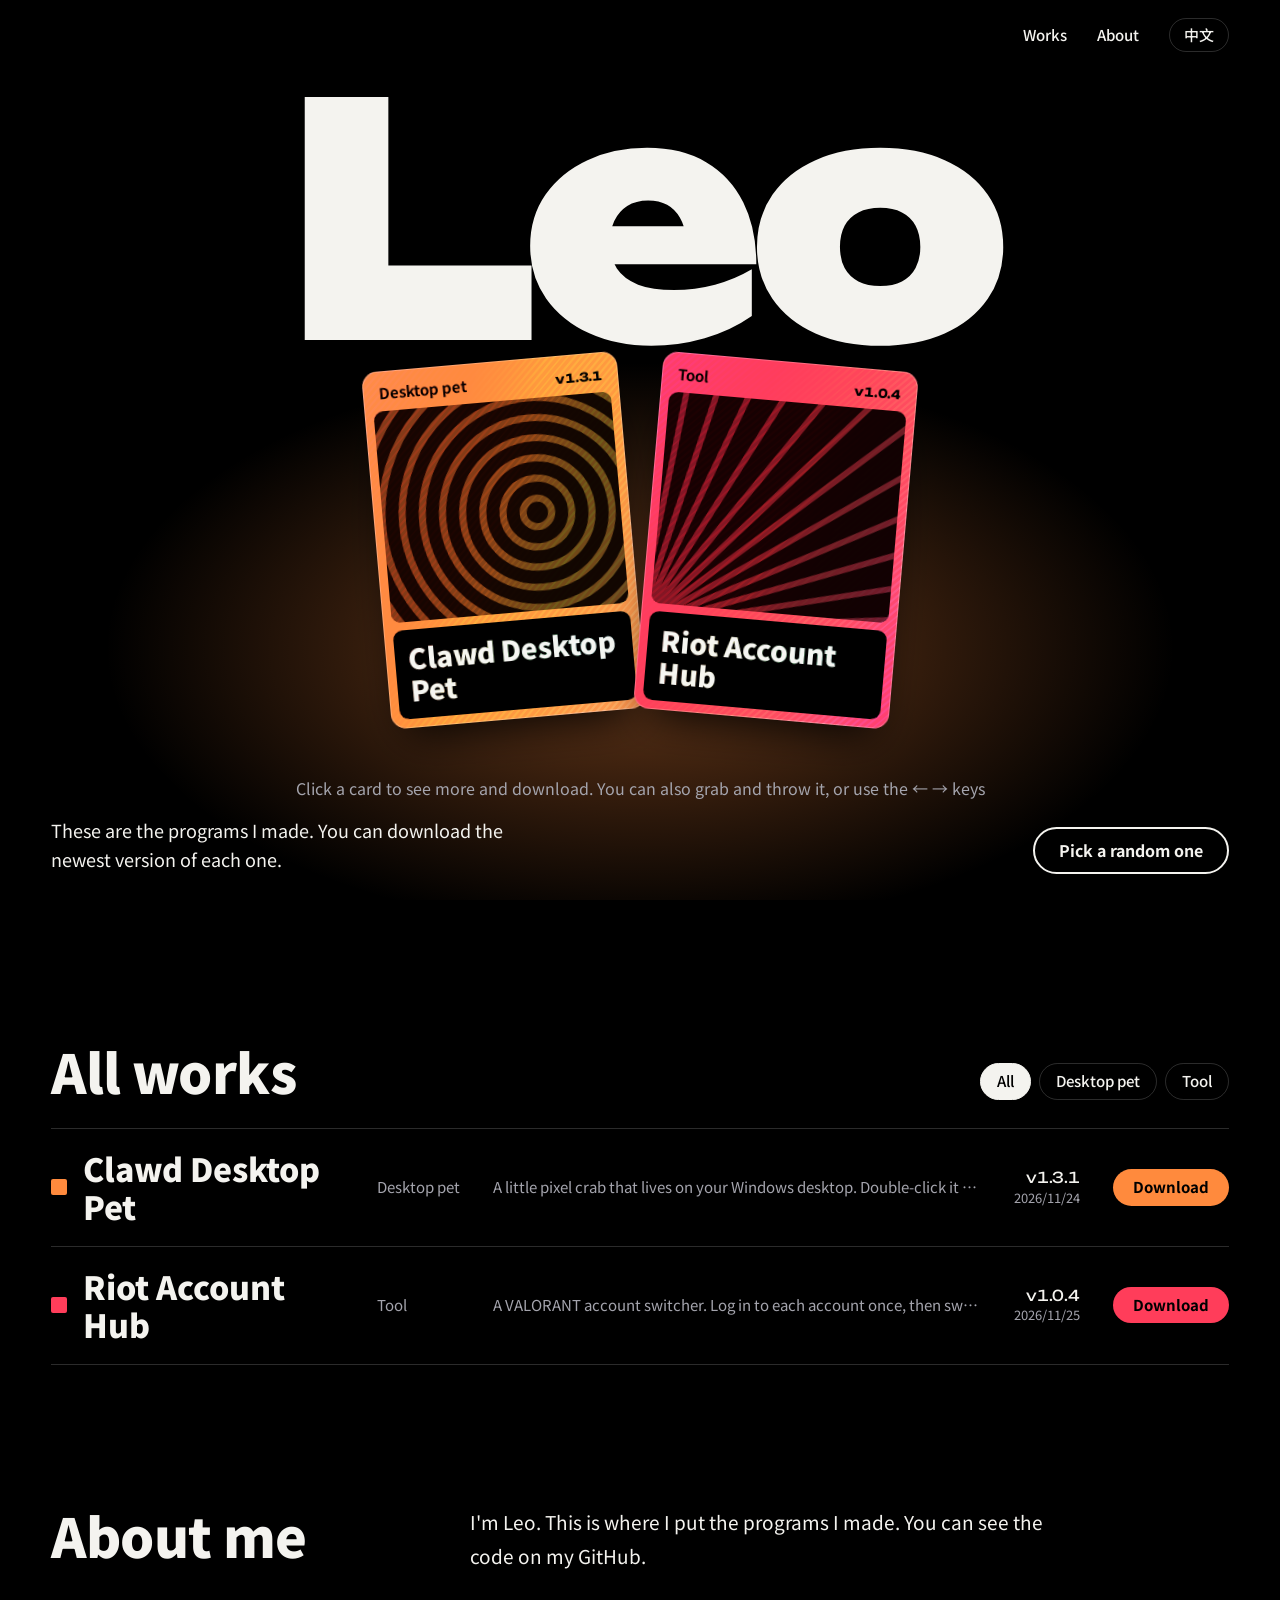
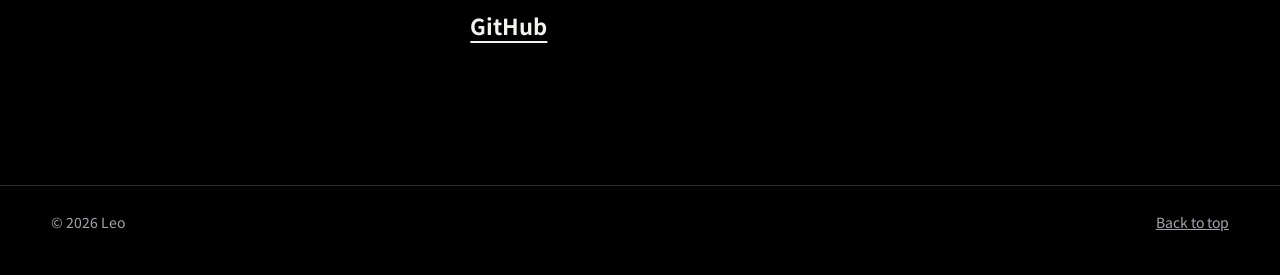
==== commit bf8f4e8a: "Riot Account Hub: add the intro video to its page A work can now have a video in data.js (video, vid" ====
--- a/index.html
+++ b/index.html
@@ -9,9 +9,9 @@
   <link rel="preconnect" href="https://fonts.gstatic.com" crossorigin>
   <link href="https://fonts.googleapis.com/css2?family=Noto+Sans+TC:wght@400..900&family=Unbounded:wght@200..900&display=swap" rel="stylesheet">
   <!-- 後面的 ?v=數字：改了 style.css、data.js 或 site.js 之後，把那一行的數字加 1，大家的瀏覽器才會馬上拿到新的檔案 -->
-  <link rel="stylesheet" href="css/style.css?v=4">
-  <script src="data.js?v=5" defer blocking="render"></script>
-  <script src="js/site.js?v=4" defer blocking="render"></script>
+  <link rel="stylesheet" href="css/style.css?v=5">
+  <script src="data.js?v=6" defer blocking="render"></script>
+  <script src="js/site.js?v=5" defer blocking="render"></script>
 </head>
 <body>
 
--- a/css/style.css
+++ b/css/style.css
@@ -699,6 +699,10 @@
 .dl__meta,
 .dl__none { font-size: 15px; color: var(--dim); }
 .dl__none { margin-top: 36px; }
+.dl__upd { margin-top: 14px; font-size: 15px; line-height: 1.7; color: var(--dim); }
+.dl__upd a { color: inherit; font-weight: 700; text-underline-offset: 4px; }
+.dl__upd a:hover { color: var(--c); }
+.dl__updhint { font-size: 14px; }
 .work__src { margin-top: 18px; font-size: 15px; }
 .work__src a { color: var(--dim); text-underline-offset: 4px; }
 .work__src a:hover { color: var(--ink); }
@@ -748,6 +752,10 @@
 .shots a { display: block; border-radius: 10px; overflow: hidden; }
 .shots img { display: block; width: 100%; }
 
+/* 介紹影片：跟著畫面寬度縮放，固定 16:9，載入前先留好位置 */
+.video { display: block; width: 100%; max-width: 960px; height: auto; aspect-ratio: 16 / 9; border-radius: 10px; background: #0c0f14; }
+.video__note { margin-top: 10px; font-size: 15px; color: var(--dim); }
+
 .vers { gap: 30px; }
 .ver__head { display: flex; flex-wrap: wrap; align-items: baseline; gap: 4px 16px; }
 .ver__head .num { font-size: 22px; font-weight: 700; }
@@ -762,6 +770,7 @@
 .ver__head time { font-size: 15px; color: var(--dim); }
 .ver__dl { margin-left: auto; font-size: 15px; text-underline-offset: 4px; }
 .ver__dl:hover { color: var(--c); }
+.ver__upd { margin-left: 16px; }
 .ver__notes { margin-top: 6px; padding-left: 1.2em; }
 
 @media (max-width: 720px) {
